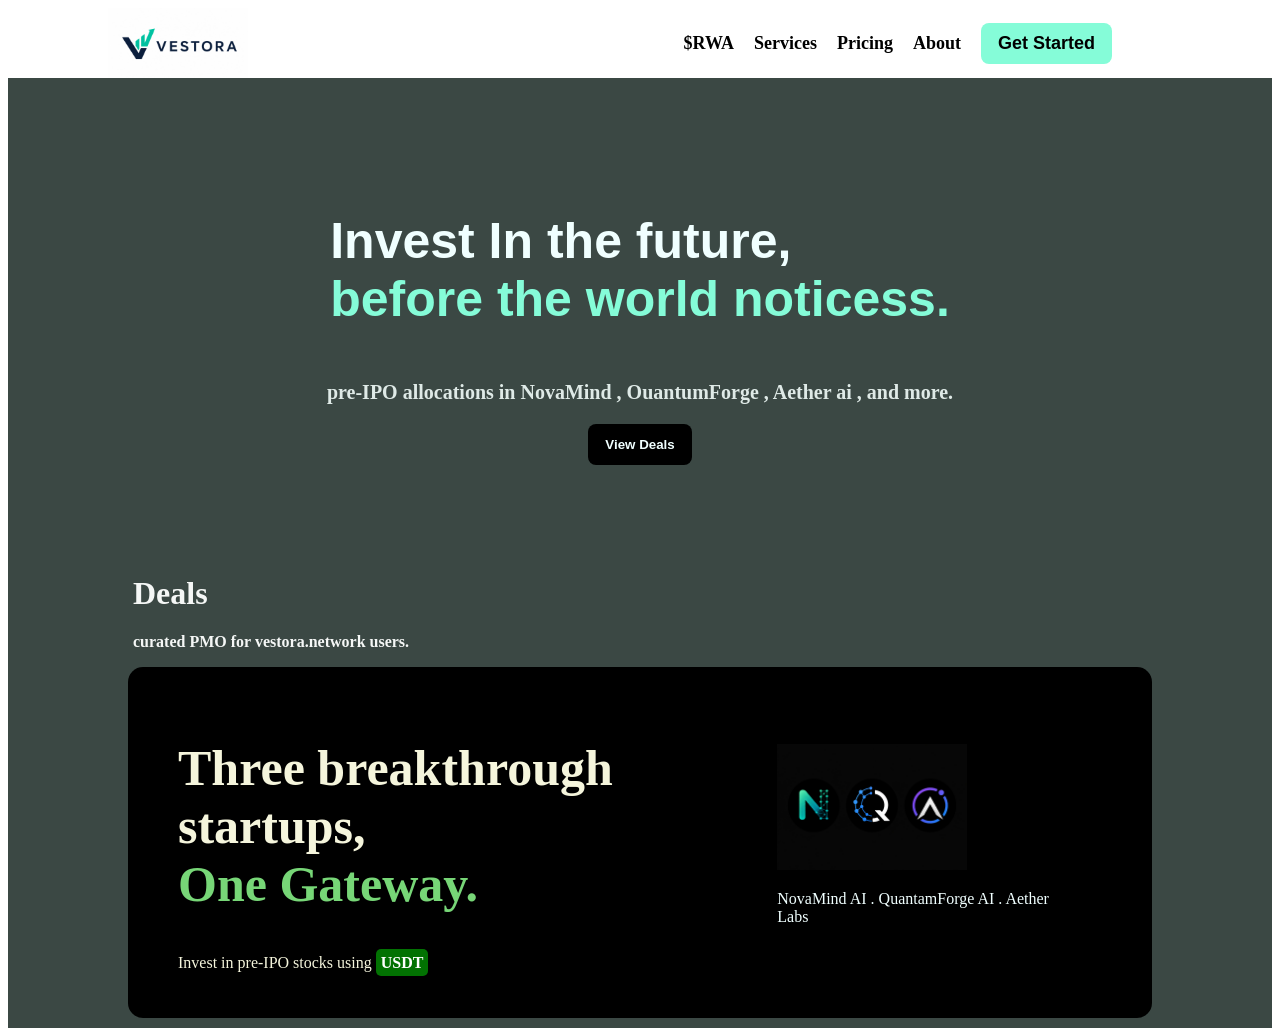
==== index.html @ 12ffb2e9 "first commit" ====
<!DOCTYPE html>
<html lang="en">
<head>
    <meta charset="UTF-8">
    <meta name="viewport" content="width=device-width, initial-scale=1.0">
    <title>Vestora.network</title>
    <link rel="stylesheet" href="style.css">
    <script src="app.js" defer></script>
</head>
<body>

    <!--NAVBAR-->
    <nav class="navbar">
        <div class="navLogo">
            <img src="images/vestoraRwa.jpeg" alt="logo">
        </div>

        <div class="navLinks">

            <a href="#">$RWA</a>
            <a href="#">Services</a>
            <a href="#">Pricing</a>
            <a href="#">About</a>

            <button id="getStarted">Get Started</button>
        </div>
    </nav>

    <!--MAIN-->

    <div class="mainPart">

       <div class="hero">

           <h1>Invest In the future,<br><span>before the world noticess.</span></h1>
           <p>pre-IPO allocations in NovaMind , OuantumForge , Aether ai , and more.</p>

           <button id="viewDeals">View Deals</button>
       </div>
       <!--deals banner and items-->
       <div class="dealsPart">

         <div class="dealsHeading">
            <h1>Deals</h1>
            <p>curated PMO for vestora.network users.</p>
         </div>

         <div class="dealsBanner"> <!--deals banner black-->

            <div class="dealsBannerHeading">
                <h2>Three breakthrough startups, <br><span class="oneGateway">One Gateway.</span></h2>

                <p>Invest in pre-IPO stocks using  <span class="usdt">USDT</span></p>
            </div>

            <div class="dealsBannerLogos">
                <img src="images/stocks.jpeg" alt="stocklogo">
                <p>NovaMind AI . QuantamForge AI . Aether Labs</p>
            </div>
         </div>

       </div>
         
       <!--Deals grid-->
       <div class="dealsGrid"></div>
    </div>
</body>
</html>
---- style.css ----
*{
    box-sizing: border-box;
}

.navbar{
    display: flex;
    align-items: center;
    justify-content: space-between;

    background-color: white;

    position: sticky;
    top: 0;
}

.navLogo{
    display: flex;
    align-items: center;
    justify-content: center;
    
    margin-left: 100px;
}

.navLogo img{
    width: 140px;
}

.navLinks{
    display: flex;
    align-items: center;
    justify-content: center;
    gap: 20px;

    margin-right: 160px;
}

.navLinks a {
    text-decoration: none;
    color: black;
    font-weight: 900;
    font-size: 18px;
}

/* button */
#getStarted{
    background-color: rgb(133, 252, 216);
    color: black;
    font-weight: bold;
    font-size: 18px;

    padding: 10px 17px;

    border-radius: 8px;
    border: none;
    
    transition: all 0.15s ease;
    cursor: pointer;
}

#getStarted:hover{
    background-color: black;
    color: white;

    transform:scale(0.97);
}

/*Main Part*/

.mainPart{
    background-color: rgb(59, 72, 68) ;

    width: 100%;

    display: flex;
    justify-content: center;
    flex-direction: column;
}

/* Hero */
.hero{
    margin-top: 90px;
    padding: 10px;

    display: flex;
    align-items: center;
    justify-content: center;
    flex-direction: column;
}

.hero h1{
    color: azure;
    font-size: 50px;
    font-family: Verdana, Geneva, Tahoma, sans-serif;
}
.hero h1 span{
    color:  rgb(133, 252, 216);
}

.hero p{
    font-weight: 900;
    font-size: 20px;
    color: rgb(223, 234, 231);
}

/*BUTTON */
#viewDeals{
    background-color: black;
    color: azure;
    font-weight: bold;

     padding: 13px 17px;

    border-radius: 8px;
    border: none;
}

/*Deals section */

.dealsHeading{
    margin-top: 100px;
    margin-left: 125px;

    color: rgb(245, 247, 246);
    font-weight: bold;
}


/* dealbanner */

.dealsBanner{
    background-color: black;
    padding: 30px;
    margin:10px 120px;

    border-radius: 15px;

    display: flex;
    align-items: center;
    justify-content: space-between;

    color: beige;
}

.dealsBannerHeading{
    margin-left: 20px;
}

.dealsBannerHeading h2{
font-size: 50px;
}

/*SPAN*/
.oneGateway{
    color: rgb(119, 214, 119);
}
.usdt{
    background-color: rgb(2, 114, 2);
    color: white;
    font-weight: 700;


    padding: 5px;
    border-radius: 5px;
}

.dealsBannerLogos{
    border-radius: 8px;

    padding: 10px;
    margin-right: 50px;

    color: azure;
}

.dealsBannerLogos img{
    width: 190px;
}
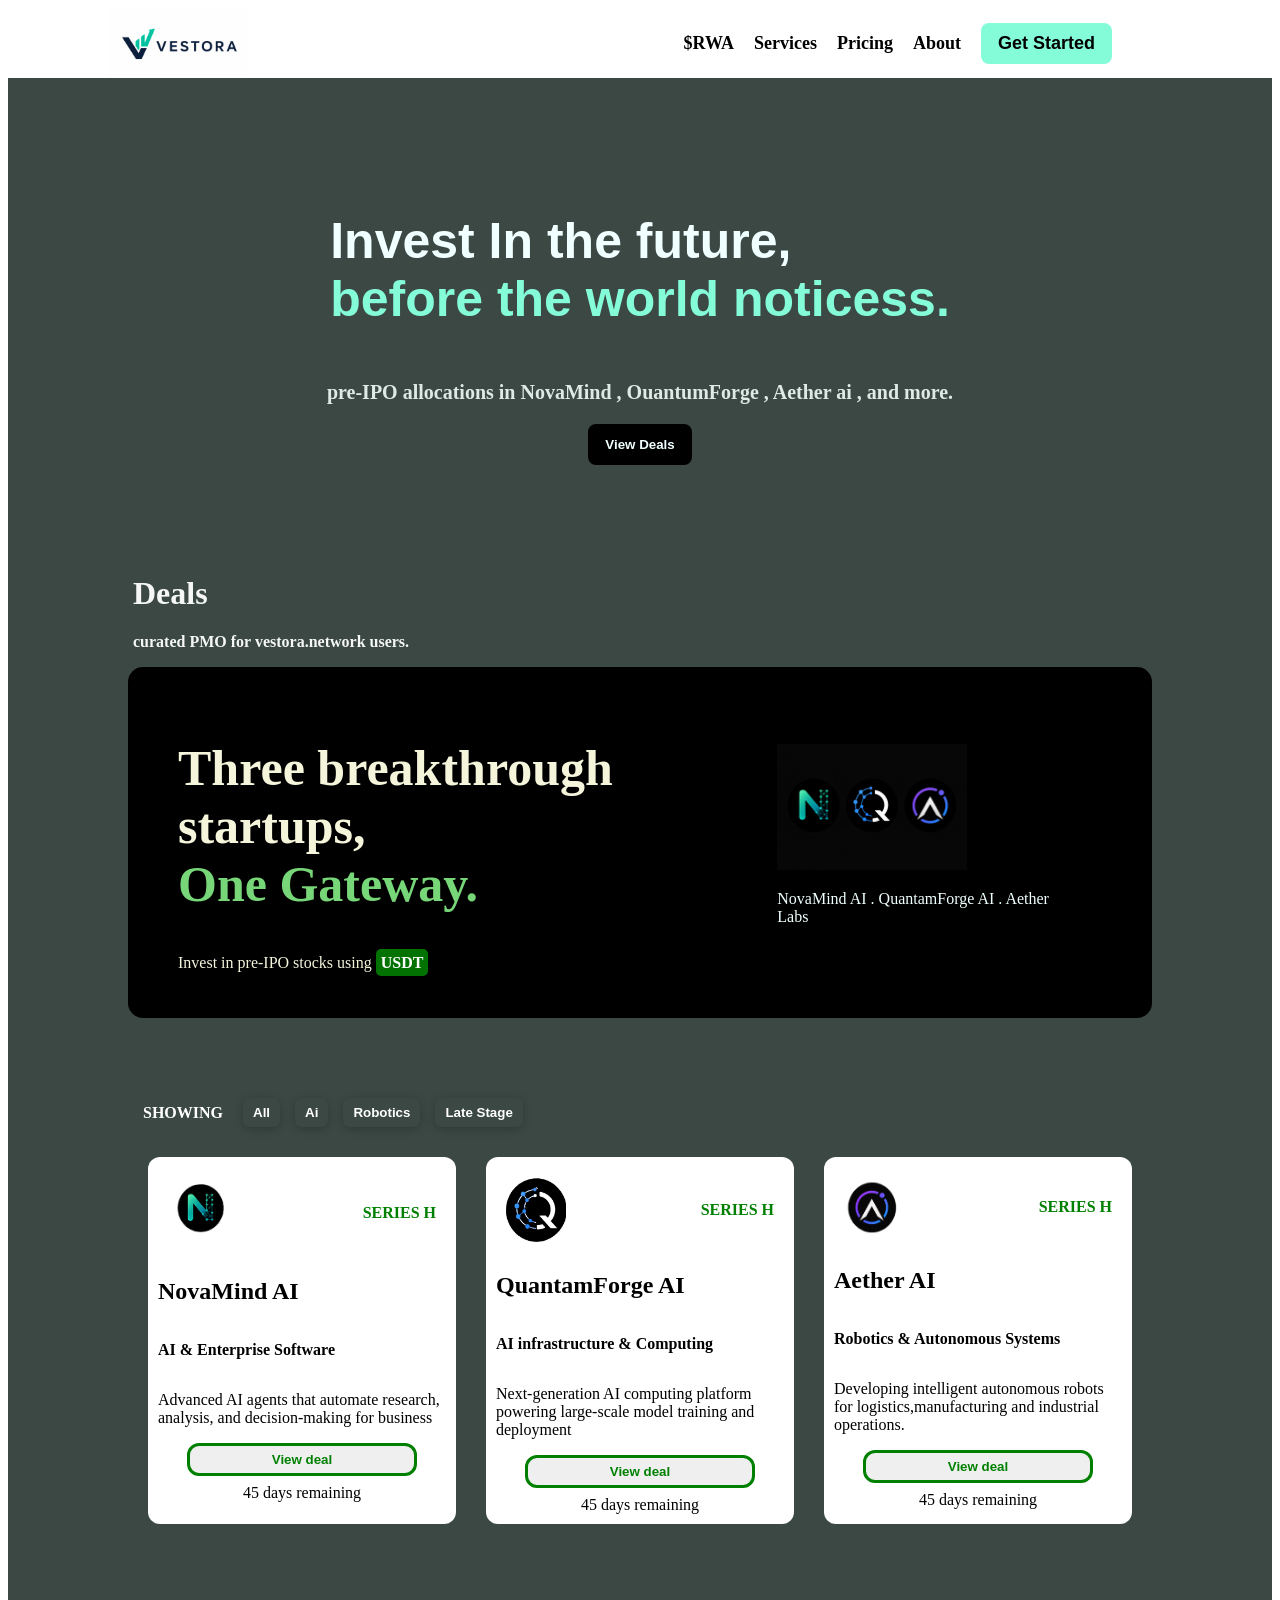
==== commit a24a8175: "updated ui" ====
--- a/index.html
+++ b/index.html
@@ -62,7 +62,81 @@
        </div>
          
        <!--Deals grid-->
-       <div class="dealsGrid"></div>
+       <div class="dealsGrid">
+            
+
+           <div class="dealsGrid-showing"> <!--1st part-->
+              <span>SHOWING</span>
+
+              <button>All</button>
+              <button>Ai</button>
+              <button>Robotics</button>
+              <button>Late Stage</button>
+           </div>
+
+           <div id="dealsGrid-showing-projects">
+
+            <div class="projectCard"> <!--PROJECT 1-->
+
+                <div class="projectCard-header">
+                    <img src="images/project1.png" alt="">
+                    <p>SERIES H</p>
+                </div>
+
+                <h2 class="projectName">NovaMind AI</h2>
+                <P class="projectCardCategory">AI & Enterprise Software</P>
+               
+                <p>Advanced AI agents that automate research, analysis, and decision-making for business</p>
+
+                <div class="projectCard-buttonAndSpan">
+                          <button>View deal</button>
+
+                          <span>45 days remaining</span>
+                </div>
+            </div>
+
+            <div class="projectCard"> <!--PROJECT 2-->
+
+                <div class="projectCard-header">
+                    <img src="images/project2.jpeg" alt="">
+                    <p>SERIES H</p>
+                </div>
+
+                <h2 class="projectName">QuantamForge AI</h2>
+                <P class="projectCardCategory">AI infrastructure & Computing</P>
+                <p>Next-generation AI computing platform powering large-scale model training and deployment</p>
+
+                  <div class="projectCard-buttonAndSpan">
+                          <button>View deal</button>
+
+                          <span>45 days remaining</span>
+                </div>
+
+            </div>
+
+            <div class="projectCard"> <!--PROJECT 3-->
+
+                <div class="projectCard-header">
+                    <img src="images/PRO3.png" alt="">
+                    <p>SERIES H</p>
+                </div>
+
+                <h2 class="projectName">Aether AI</h2>
+                <P class="projectCardCategory">Robotics & Autonomous Systems</P>
+                <p>Developing intelligent autonomous robots for logistics,manufacturing and industrial operations.</p>
+
+                  <div class="projectCard-buttonAndSpan">
+                          <button>View deal</button>
+
+                          <span>45 days remaining</span>
+                </div>
+            </div>      
+  
+       </div>
+    </div>
+
+    <div class="footer">
+       
     </div>
 </body>
 </html>
--- a/style.css
+++ b/style.css
@@ -174,4 +174,125 @@
 
 .dealsBannerLogos img{
     width: 190px;
+}
+
+/* DEALS GRID PART */
+
+.dealsGrid{
+    margin:60px 120px;
+}
+
+.dealsGrid-showing{
+  padding: 10px;
+  display: flex;
+  justify-content: start;
+  align-items: center;
+
+  gap: 15px;
+}
+
+.dealsGrid-showing span{
+    border-radius: 7px;
+    padding: 4px 5px;
+
+    border: none;
+
+    background-color: rgb(59, 72, 68);
+    color: white;
+    font-weight: bold;
+}
+
+
+.dealsGrid-showing button{
+    border-radius: 7px;
+    padding: 7px 10px;
+
+    border: none;
+    box-shadow: 0px 2px 10px rgba(0, 0, 0, 0.2);
+
+    background-color: rgb(59, 72, 68);
+    color: white;
+    font-weight: bold;
+}
+
+#dealsGrid-showing-projects{
+    display: grid;
+    grid-template-columns: repeat(3, 1fr);
+    gap: 30px;
+
+    padding: 20px;
+}
+
+/*Project card styling */
+.projectCard{
+ background-color: white;
+ border-radius: 12px;
+
+ display: flex;
+ align-items: start;
+ justify-content: start;
+ flex-direction: column;
+ padding: 10px;
+}
+
+.projectCard-header{
+    display: flex;
+    justify-content: space-between;
+    align-items: center;
+
+    padding: 10px;
+    width: 100%;
+}
+
+
+.projectCard-header img{
+    width: 60px;
+}
+
+.projectCard-header p{
+    color: green;
+    font-weight: bold;
+}
+
+.projectName{
+    font-weight: 900;
+}
+
+.projectCardCategory{
+font-weight: bold;
+}
+.projectCard-buttonAndSpan{
+    display: flex;
+    flex-direction: column;
+    align-items: center;
+
+    width: 100%;
+    gap: 8px;
+}
+
+.projectCard-buttonAndSpan button{
+  border: 3px solid green;
+  border-radius: 12px;
+  width: 80%;
+
+  padding: 6px;
+
+  font-weight: 900;
+  color: green;
+
+  transition: all 0.3s ease;
+  cursor: pointer;
+}
+
+.projectCard-buttonAndSpan button:hover{
+    background-color: green;
+    color: azure;
+
+    transform: scale(0.97s);
+}
+
+/*Footer */
+
+.footer{
+    background-color: white;
 }
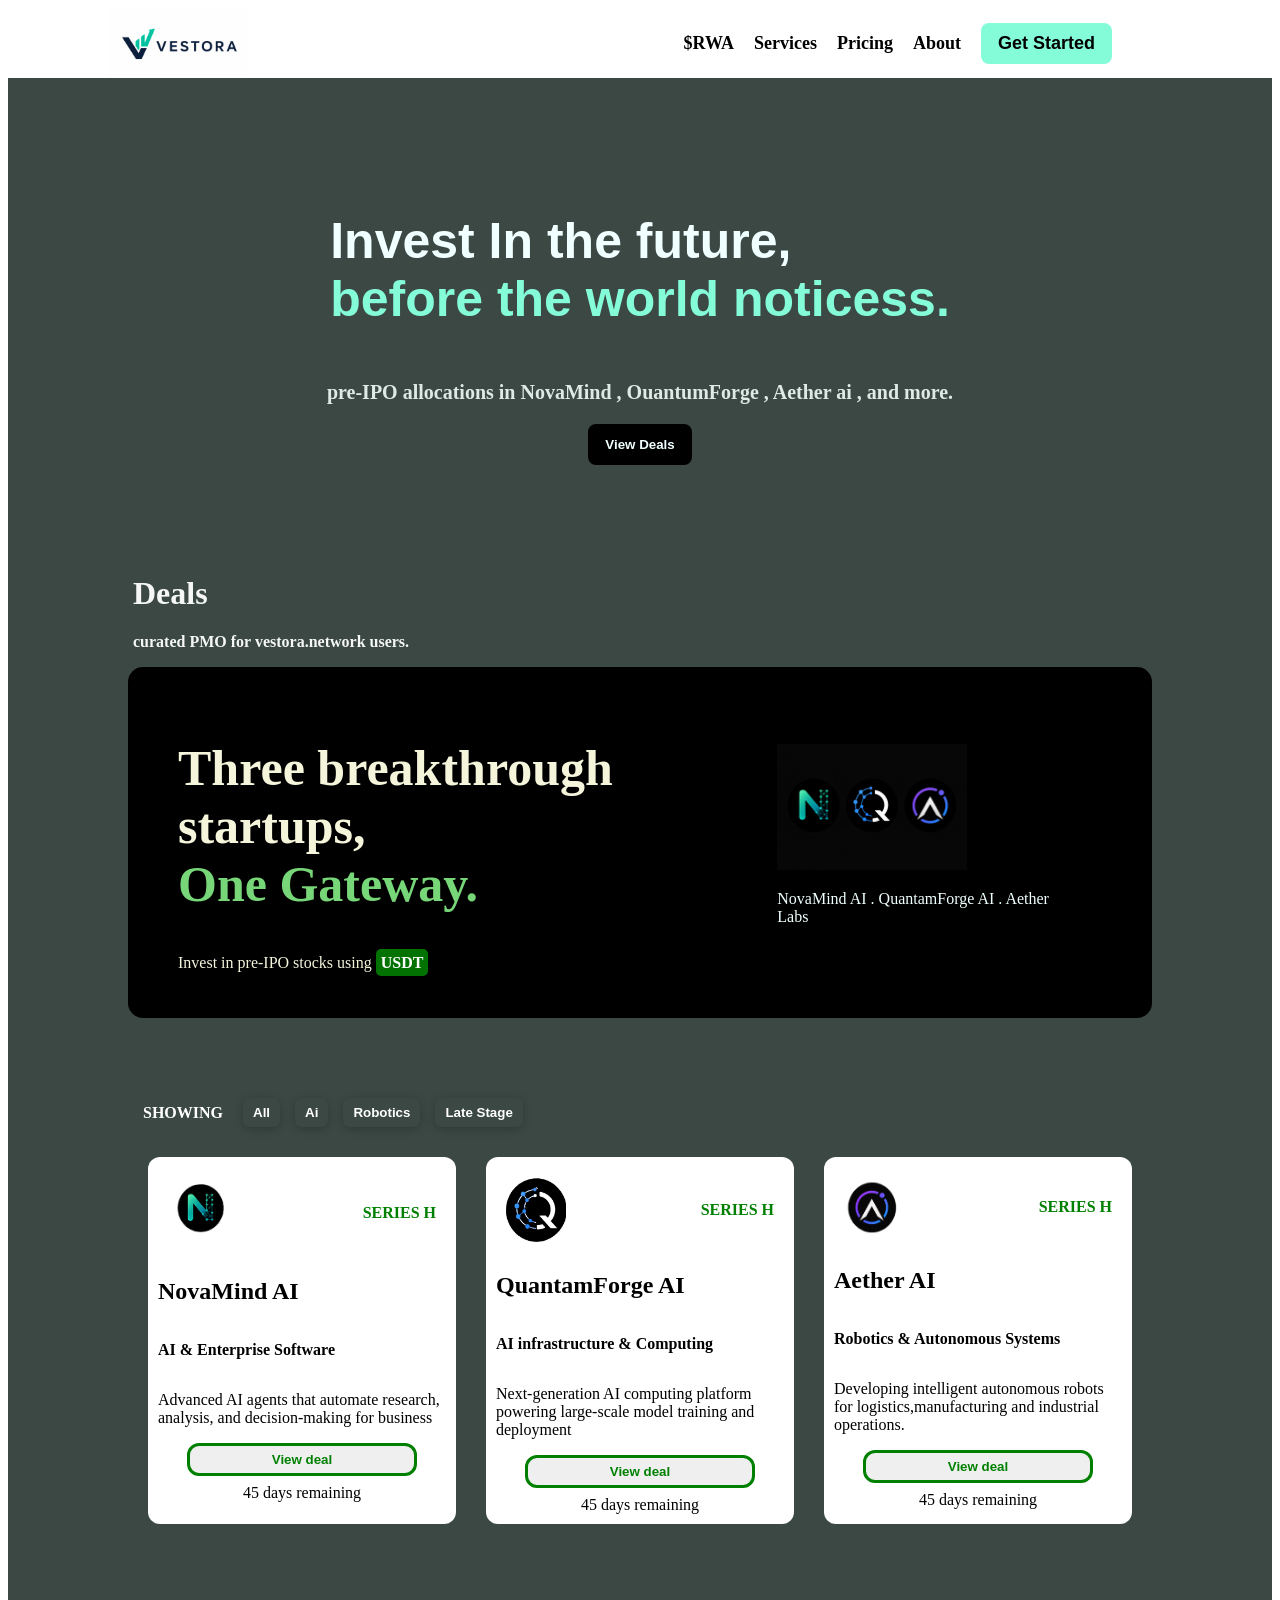
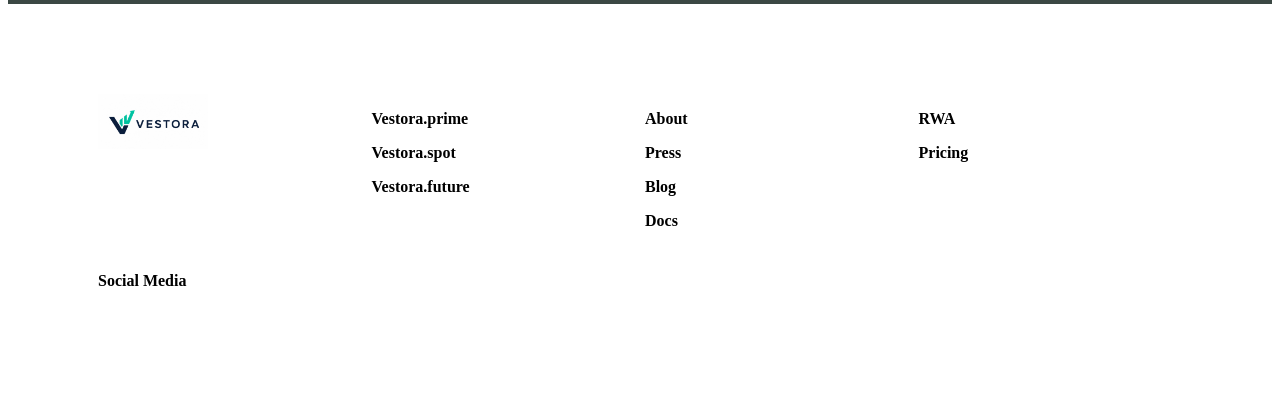
==== commit cc55c462: "created footer" ====
--- a/index.html
+++ b/index.html
@@ -136,7 +136,29 @@
     </div>
 
     <div class="footer">
-       
+       <img src="images/vestoraRwa.jpeg" alt="">
+       <div class="footerParts">
+          <p>Vestora.prime</p>
+          <p>Vestora.spot</p>
+          <p>Vestora.future</p>
+       </div>
+
+       <div class="footerParts">
+           <p>About</p>
+           <p>Press</p>
+           <p>Blog</p>
+           <p>Docs</p>
+       </div>
+
+       <div class="footerParts">
+          <p>RWA</p>
+          <P>Pricing</P>
+       </div>
+
+       <div class="footerParts">
+          <p>Social Media</p>
+       </div>
     </div>
+
 </body>
 </html>
--- a/style.css
+++ b/style.css
@@ -295,4 +295,15 @@
 
 .footer{
     background-color: white;
+    display: grid;
+    grid-template-columns: repeat(4, 1fr);
+    padding: 90px;
+    gap: 10px;
+}
+
+.footerParts{
+    font-weight: bold;
+}
+.footer img{
+    width: 110px;
 }
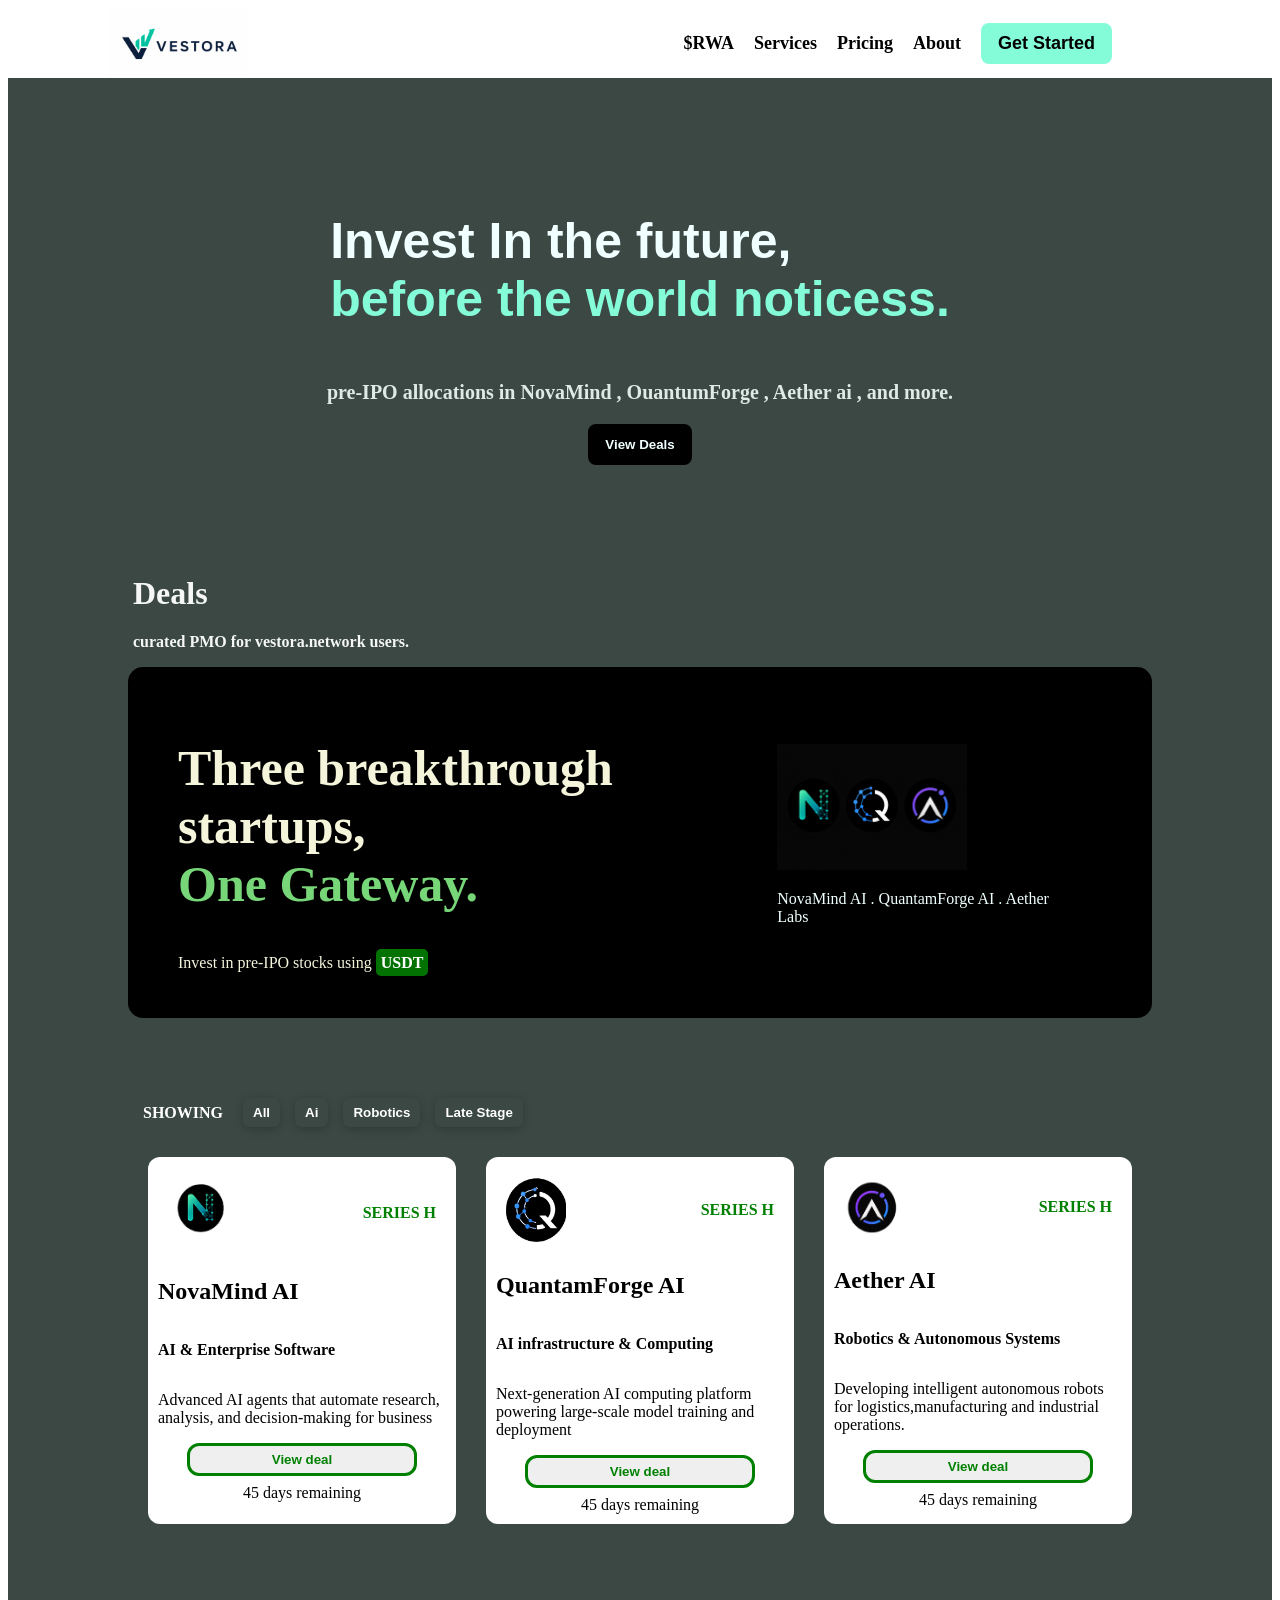
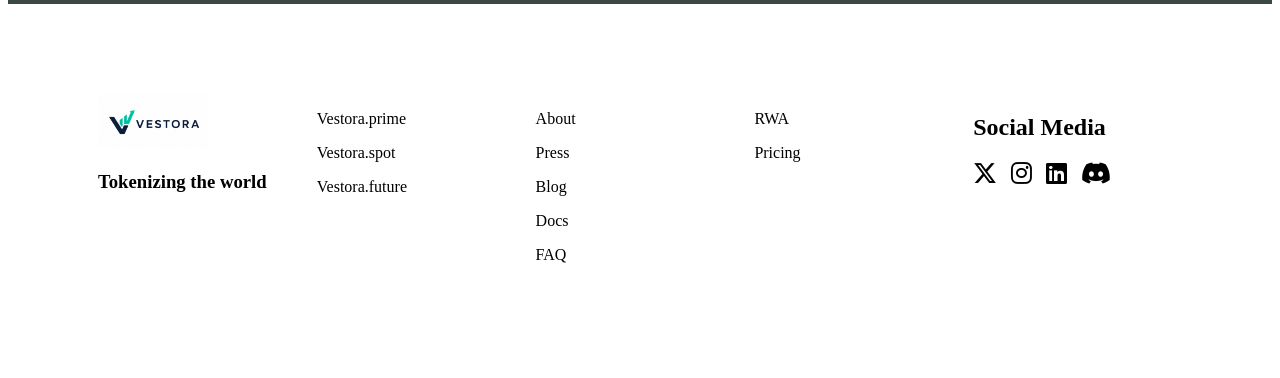
==== commit 6c2844bc: "added login and improved footer" ====
--- a/index.html
+++ b/index.html
@@ -4,6 +4,9 @@
     <meta charset="UTF-8">
     <meta name="viewport" content="width=device-width, initial-scale=1.0">
     <title>Vestora.network</title>
+
+    <link rel="stylesheet" href="https://cdnjs.cloudflare.com/ajax/libs/font-awesome/6.5.2/css/all.min.css">
+
     <link rel="stylesheet" href="style.css">
     <script src="app.js" defer></script>
 </head>
@@ -136,7 +139,12 @@
     </div>
 
     <div class="footer">
-       <img src="images/vestoraRwa.jpeg" alt="">
+
+        <div class="footerParts">
+            <img src="images/vestoraRwa.jpeg" alt="">
+            <h3>Tokenizing the world<h3>
+        </div>
+       
        <div class="footerParts">
           <p>Vestora.prime</p>
           <p>Vestora.spot</p>
@@ -148,6 +156,7 @@
            <p>Press</p>
            <p>Blog</p>
            <p>Docs</p>
+           <p>FAQ</p>
        </div>
 
        <div class="footerParts">
@@ -156,7 +165,11 @@
        </div>
 
        <div class="footerParts">
-          <p>Social Media</p>
+           <h2>Social Media</h2>
+          <i class="fa-brands fa-x-twitter"></i>
+          <i class="fa-brands fa-instagram"></i>
+          <i class="fa-brands fa-linkedin"></i>
+          <i class="fa-brands fa-discord"></i>
        </div>
     </div>
 
--- a/style.css
+++ b/style.css
@@ -296,14 +296,21 @@
 .footer{
     background-color: white;
     display: grid;
-    grid-template-columns: repeat(4, 1fr);
+    grid-template-columns: repeat(5, 1fr);
     padding: 90px;
     gap: 10px;
 }
 
-.footerParts{
-    font-weight: bold;
+
+.footerParts i{
+    gap: 10px;
 }
 .footer img{
     width: 110px;
+}
+
+.fa-brands{
+    font-size: 24px;
+    margin-right: 10px;
+    cursor: pointer;
 }
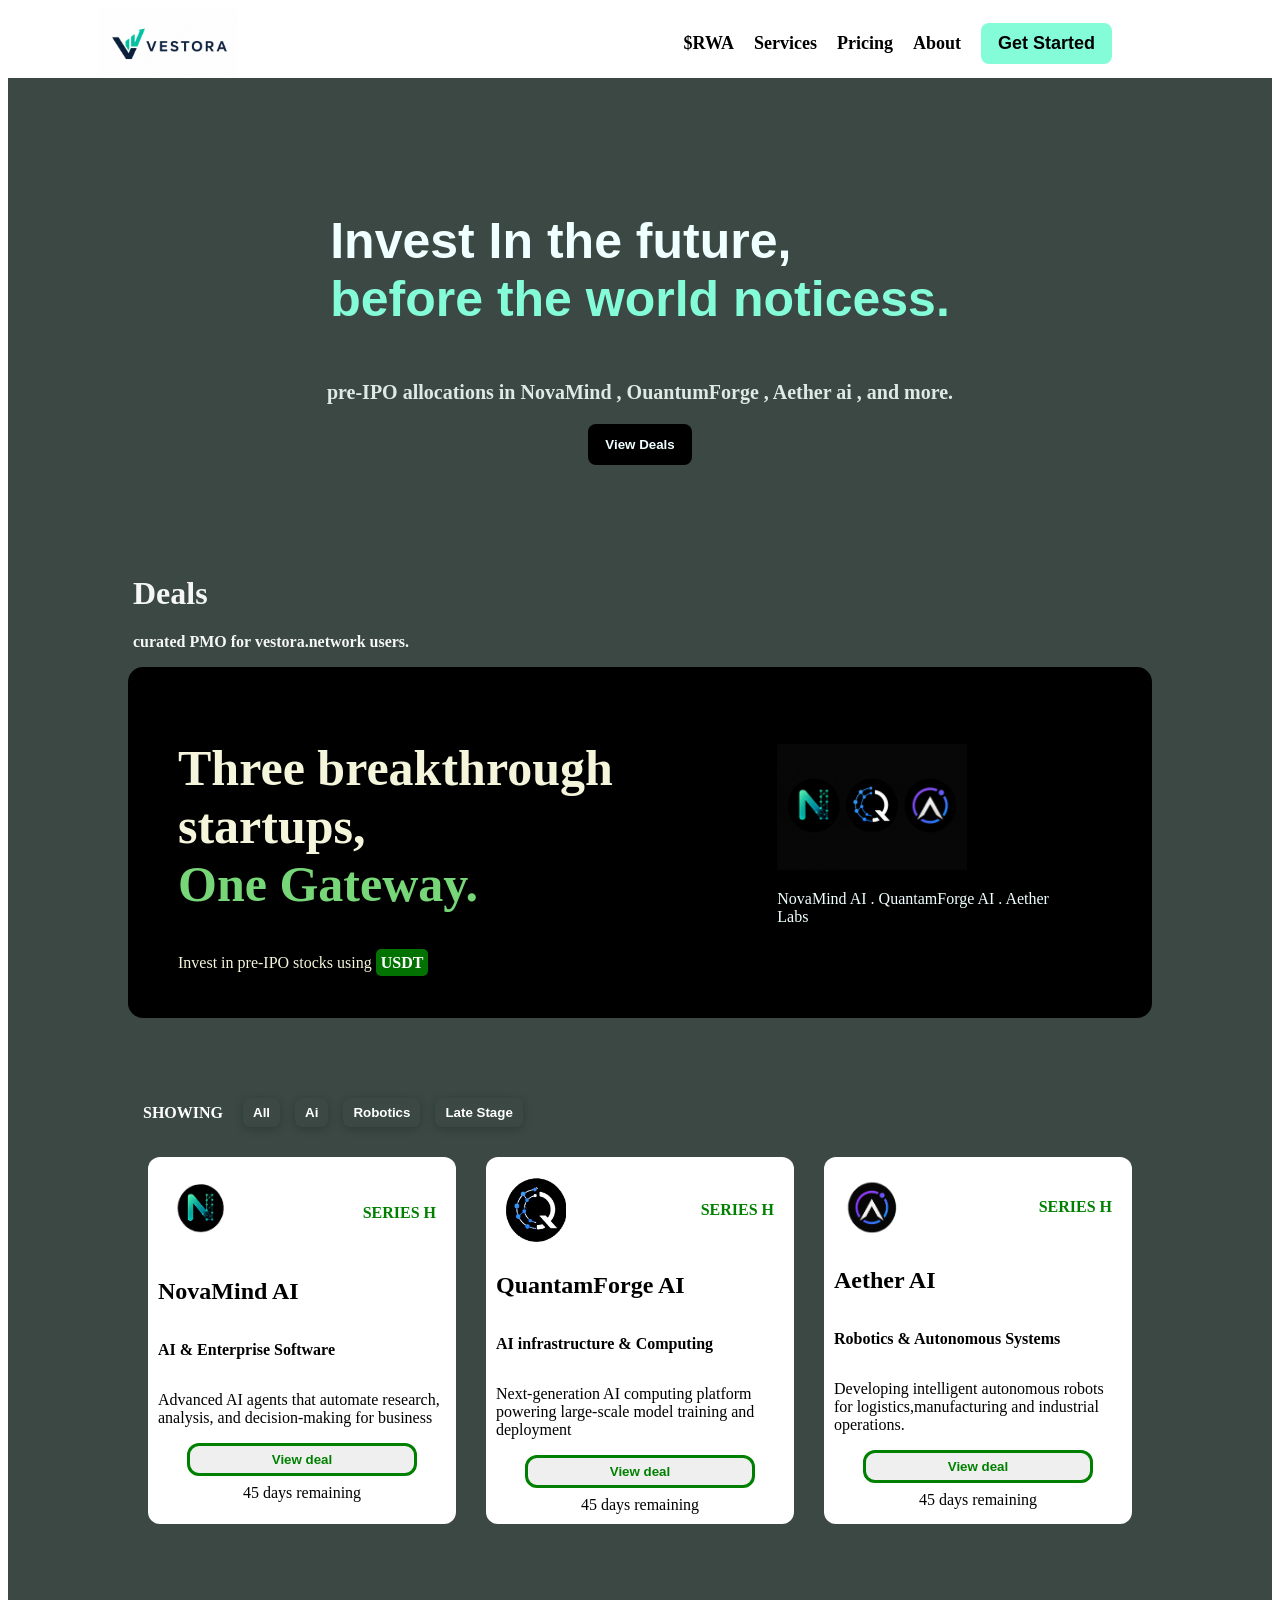
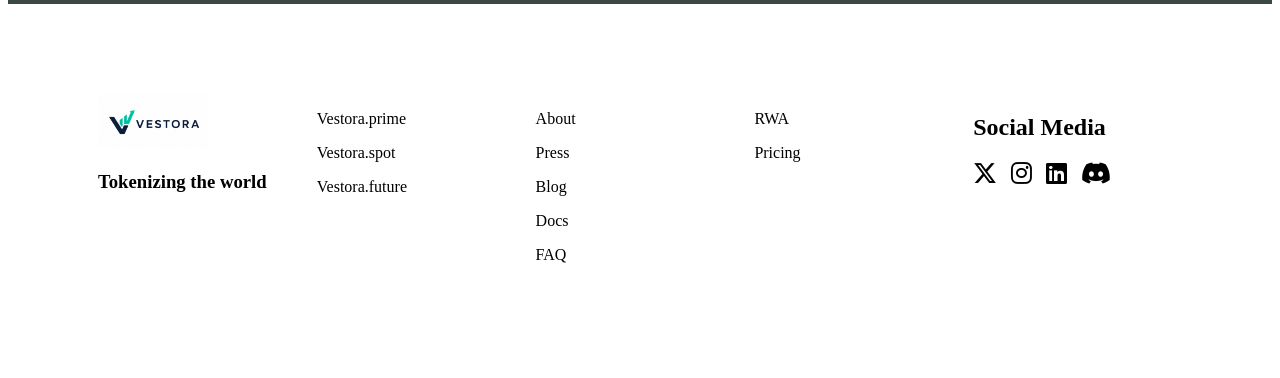
==== commit 287c9970: "made frontend more responsive" ====
--- a/index.html
+++ b/index.html
@@ -15,6 +15,8 @@
     <!--NAVBAR-->
     <nav class="navbar">
         <div class="navLogo">
+             <i class="fa-solid fa-bars"></i>
+             
             <img src="images/vestoraRwa.jpeg" alt="logo">
         </div>
 
@@ -71,10 +73,10 @@
            <div class="dealsGrid-showing"> <!--1st part-->
               <span>SHOWING</span>
 
-              <button>All</button>
-              <button>Ai</button>
-              <button>Robotics</button>
-              <button>Late Stage</button>
+              <button class="showingCategory">All</button>
+              <button  class="showingCategory">Ai</button>
+              <button  class="showingCategory">Robotics</button>
+              <button  class="showingCategory">Late Stage</button>
            </div>
 
            <div id="dealsGrid-showing-projects">
--- a/style.css
+++ b/style.css
@@ -18,7 +18,11 @@
     align-items: center;
     justify-content: center;
     
-    margin-left: 100px;
+    margin-left: 90px;
+}
+
+.fa-bars{
+    display: none;
 }
 
 .navLogo img{
@@ -313,4 +317,75 @@
     font-size: 24px;
     margin-right: 10px;
     cursor: pointer;
+}
+
+
+/* moblie */
+
+@media(max-width:768px){
+    .navLogo{
+        margin: 5px;
+    }
+    .navLinks{
+        display: none;
+    }
+   .fa-bars{
+    display: block;
+    font-size: 24px;
+    cursor: pointer;
+   }
+  .hero{
+    margin-top: 10px;
+    padding: 15px;
+  }
+  .hero h1{
+    font-size: 2rem;
+  }
+  .hero p{
+    font-size: 1 rem;
+  }
+
+  .dealsHeading{
+    margin: 10px;
+  }
+
+  .dealsBanner{
+    margin: 10px;
+    background-color: black;
+    padding: 10px;
+   gap: 20px;
+  }
+  .dealsBannerHeading{
+    margin: 1px;
+  }
+  .dealsBannerHeading h2{
+    font-size: 15px;
+  }
+  .dealsBannerHeading p{
+    font-size: 13px;
+  }
+  .usdt{
+    font-size: 8px;
+  }
+  .dealsBannerLogos img{
+    width: 80px;
+  }
+  .dealsBannerLogos{
+    margin: 0;
+    font-size: 8px;
+  }
+
+  .dealsGrid{
+    margin: 0px;
+  }
+
+  #dealsGrid-showing-projects{
+    grid-template-columns: 1fr;
+  }
+
+  /*footer*/
+  .footer{
+    grid-template-columns: 2fr;
+    width: 100%;
+  }
 }
